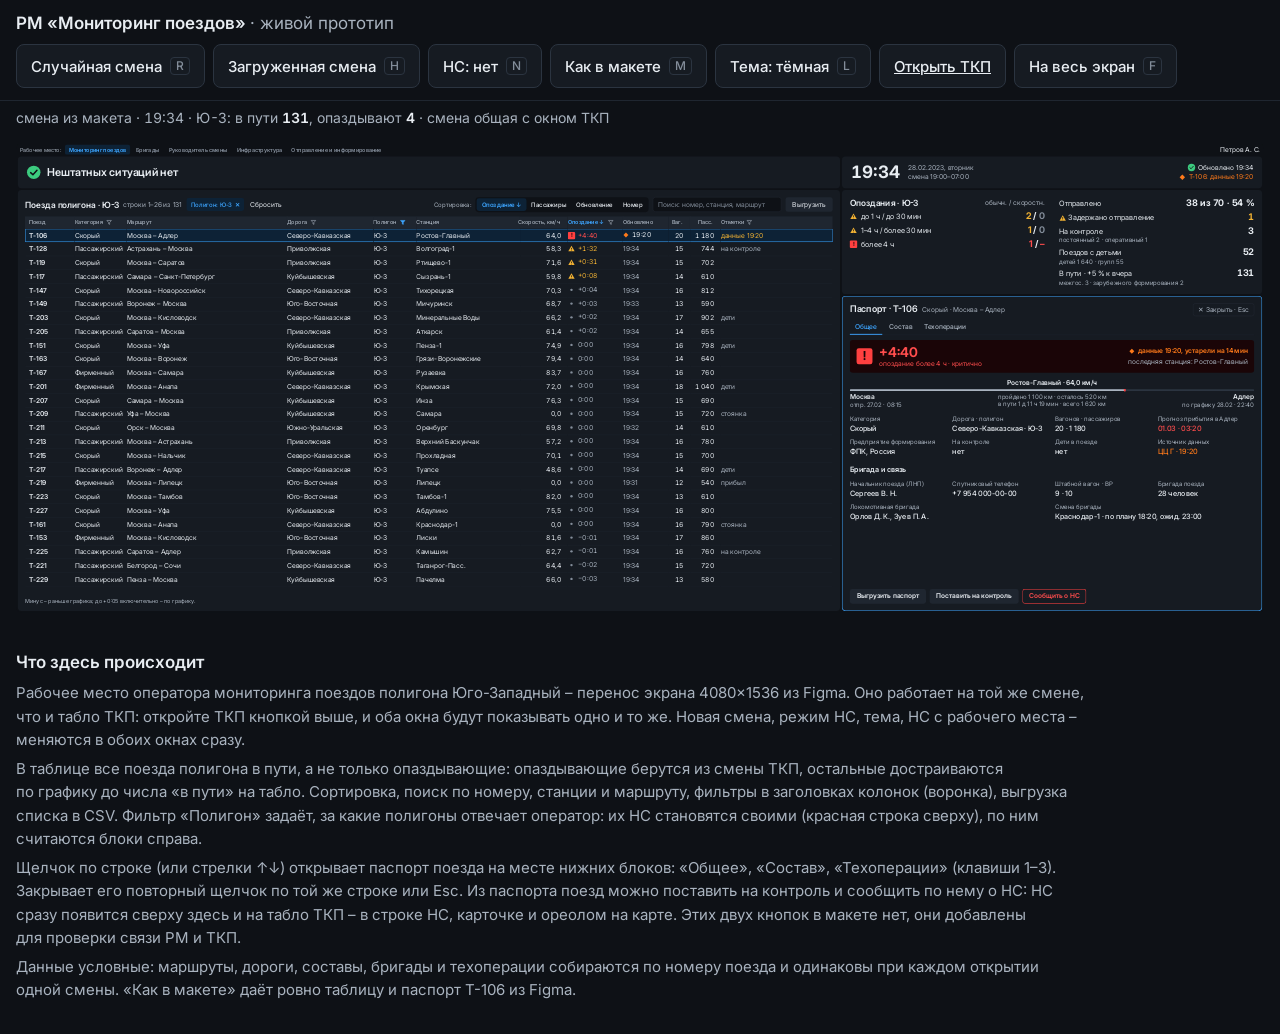
==== rm.html @ bfdc1b40 "Add files via upload" ====
<!doctype html>
<html lang="ru">
<head>
<meta charset="utf-8">
<meta name="viewport" content="width=device-width, initial-scale=1">
<title>РМ мониторинга поездов&nbsp;– живой прототип</title>
<meta name="description" content="Рабочее место «Мониторинг поездов полигона» ситуационного центра: таблица поездов, паспорт поезда, показатели полигона. Смена общая с табло ТКП.">
<link rel="preconnect" href="https://fonts.googleapis.com">
<link rel="preconnect" href="https://fonts.gstatic.com" crossorigin>
<link href="https://fonts.googleapis.com/css2?family=Inter:wght@400;500;600;700&amp;display=block" rel="stylesheet">
<link rel="stylesheet" href="css/board.css">
<link rel="stylesheet" href="css/rm.css">
<script>try{var t=new URLSearchParams(location.search).get("theme")||localStorage.getItem("tkp-theme");if(t==="light")document.documentElement.dataset.theme="light"}catch(e){}</script>
</head>
<body class="rm-page">
<header class="bar">
  <h1>РМ «Мониторинг поездов» <span>· живой прототип</span></h1>
  <div class="btns" role="group" aria-label="Управление сменой">
    <button class="btn" id="rand" type="button">Случайная смена <kbd>R</kbd></button>
    <button class="btn" id="heavy" type="button" aria-pressed="false">Загруженная смена <kbd>H</kbd></button>
    <button class="btn" id="ns" type="button" aria-pressed="false"><span id="ns-txt">НС: нет</span> <kbd>N</kbd></button>
    <button class="btn" id="sample" type="button">Как в&nbsp;макете <kbd>M</kbd></button>
    <button class="btn" id="theme" type="button" aria-pressed="false"><span id="theme-txt">Тема: тёмная</span> <kbd>L</kbd></button>
    <a class="btn" id="open-tkp" href="index.html" target="tkp">Открыть ТКП</a>
    <button class="btn" id="full" type="button">На&nbsp;весь экран <kbd>F</kbd></button>
  </div>
</header>
<p class="stat" id="stat" aria-live="polite">Загрузка…</p>
<main class="stage">
  <div class="board-wrap rm-wrap" id="wrap">
    <div class="rm" id="rm">
      <nav class="rm-top" aria-label="Рабочее место">
        <span class="rm-top-l">Рабочее место:</span>
        <a class="rm-tab on" data-role="trains" href="rm.html" aria-current="page">Мониторинг поездов</a>
        <a class="rm-tab" data-role="crews" href="rm.html?role=crews">Бригады</a>
        <a class="rm-tab" data-role="lead" href="rm.html?role=lead">Руководитель смены</a>
        <a class="rm-tab" data-role="infra" href="rm.html?role=infra">Инфраструктура</a>
        <a class="rm-tab" data-role="info" href="rm.html?role=info">Отправление и&nbsp;информирование</a>
        <span class="rm-user">Петров А.&nbsp;С.</span>
      </nav>
      <section class="p rm-alarm" id="alarm" aria-live="polite"></section>
      <section class="p rm-time" id="time" aria-label="Время и свежесть данных"></section>
      <section class="p rm-list" aria-labelledby="list-h">
        <div class="lh">
          <h2 id="list-h">Поезда полигона · <span id="list-poly">Ю-З</span></h2>
          <span class="sec" id="rows-info"></span>
          <span class="chips-f" id="chips"></span>
          <button type="button" class="link" id="reset">Сбросить</button>
          <span class="sort-l">Сортировка:</span>
          <div class="sort" role="group" aria-label="Сортировка" id="sort"></div>
          <input id="q" type="search" placeholder="Поиск: номер, станция, маршрут" aria-label="Поиск по номеру, станции, маршруту" autocomplete="off">
          <button type="button" class="pbtn" id="export">Выгрузить</button>
        </div>
        <div class="tbl" id="tbl" tabindex="-1">
          <table>
            <colgroup><col style="width:162px"><col style="width:170px"><col style="width:524px"><col style="width:283px"><col style="width:140px"><col style="width:339px"><col style="width:156px"><col style="width:180px"><col style="width:150px"><col style="width:70px"><col style="width:100px"><col style="width:366px"></colgroup>
            <thead id="th"></thead>
            <tbody id="tb"></tbody>
          </table>
        </div>
        <p class="note">Минус&nbsp;– раньше графика; до&nbsp;+0:05 включительно&nbsp;– по&nbsp;графику.</p>
      </section>
      <section class="p rm-late" id="late" aria-label="Опоздания и показатели полигона"></section>
      <div id="right"></div>
      <div class="fmenu" id="fmenu" hidden role="dialog" aria-label="Фильтр колонки"></div>
    </div>
  </div>
</main>
<section class="foot">
  <h2>Что здесь происходит</h2>
  <p>Рабочее место оператора мониторинга поездов полигона Юго-Западный&nbsp;– перенос экрана 4080×1536 из&nbsp;Figma. Оно работает на&nbsp;той&nbsp;же смене, что и&nbsp;табло ТКП: откройте ТКП кнопкой выше, и&nbsp;оба окна будут показывать одно и&nbsp;то&nbsp;же. Новая смена, режим НС, тема, НС с&nbsp;рабочего места&nbsp;– меняются в&nbsp;обоих окнах сразу.</p>
  <p>В&nbsp;таблице все поезда полигона в&nbsp;пути, а&nbsp;не&nbsp;только опаздывающие: опаздывающие берутся из&nbsp;смены ТКП, остальные достраиваются по&nbsp;графику до&nbsp;числа «в&nbsp;пути» на&nbsp;табло. Сортировка, поиск по&nbsp;номеру, станции и&nbsp;маршруту, фильтры в&nbsp;заголовках колонок (воронка), выгрузка списка в&nbsp;CSV. Фильтр «Полигон» задаёт, за&nbsp;какие полигоны отвечает оператор: их&nbsp;НС становятся своими (красная строка сверху), по&nbsp;ним считаются блоки справа.</p>
  <p>Щелчок по&nbsp;строке (или стрелки ↑↓) открывает паспорт поезда на&nbsp;месте нижних блоков: «Общее», «Состав», «Техоперации» (клавиши 1–3). Закрывает его повторный щелчок по&nbsp;той&nbsp;же строке или Esc. Из&nbsp;паспорта поезд можно поставить на&nbsp;контроль и&nbsp;сообщить по&nbsp;нему о&nbsp;НС: НС сразу появится сверху здесь и&nbsp;на&nbsp;табло ТКП&nbsp;– в&nbsp;строке НС, карточке и&nbsp;ореолом на&nbsp;карте. Этих двух кнопок в&nbsp;макете нет, они добавлены для&nbsp;проверки связи РМ и&nbsp;ТКП.</p>
  <p>Данные условные: маршруты, дороги, составы, бригады и&nbsp;техоперации собираются по&nbsp;номеру поезда и&nbsp;одинаковы при&nbsp;каждом открытии одной смены. «Как в&nbsp;макете» даёт ровно таблицу и&nbsp;паспорт Т-106 из&nbsp;Figma.</p>
</section>
<!-- обычные скрипты, а не модули: так страница открывается и двойным кликом (file:///). Собираются tools/build.py из js/*.js -->
<script src="data/data.js"></script>
<script src="js/rm-bundle.js"></script>
</body>
</html>
---- css/board.css ----
[hidden]{display:none!important}
:root{
  --bg:#0e1116; --panel:#161b22; --line:#1f2630; --line2:#2b3440;
  --text:#e8edf2; --sec:#a9b3bf; --mut:#838d9a;
  --amb:#f2b233; --red:#ff4d4d; --rbg:#1a0507; --green:#3ccb7f; --orange:#ff7a1a;
  /* значки (заливка и знак) отдельно от текста: в светлой теме текст темнее, чем заливка значка */
  --amb-mk:#f2b233; --red-mk:#ff4040; --green-mk:#3ccb7f; --orange-mk:#ff7a1a;
  --glyph-a:#0e1116; --glyph-r:#1a0507; --glyph-g:#0e1116; --on-amb:#0e1116;
  --ns-bg:#5a0f14; --pressed:#2a1013; --pressed-fg:#fff;
  --lbl-bg:rgba(14,17,22,.85); --lbl-ns-bg:rgba(26,5,7,.95);
  --ring:none; --ring-shadow:none;
  color-scheme:dark;
}
/* светлая тема – палитра светлых ТКП и РМ в Figma (контраст текста ≥ 4,5:1, значков ≥ 3:1) */
:root[data-theme="light"]{
  --bg:#f3f5f7; --panel:#ffffff; --line:#e4e8ed; --line2:#d3d9e0;
  --text:#14181e; --sec:#4a5562; --mut:#5c6672;
  --amb:#8a5600; --red:#c62828; --rbg:#fde7e7; --green:#15703f; --orange:#a84300;
  --amb-mk:#c48600; --red-mk:#d92d2d; --green-mk:#178a4c; --orange-mk:#c85000;
  --glyph-a:#fff; --glyph-r:#fff; --glyph-g:#fff; --on-amb:#fff;
  --ns-bg:#c62828; --pressed:#fde7e7; --pressed-fg:#14181e;
  --lbl-bg:rgba(243,245,247,.88); --lbl-ns-bg:rgba(253,231,231,.95);
  --ring:#fff; --ring-shadow:0 0 0 6px #fff;
  color-scheme:light;
}
*{box-sizing:border-box;margin:0}
html{background:var(--bg)}
body{background:var(--bg);color:var(--text);font-family:Inter,system-ui,sans-serif;-webkit-font-smoothing:antialiased}
::selection{background:var(--amb);color:var(--bg)}

/* ---------- обвязка демо ---------- */
.bar{display:flex;flex-wrap:wrap;gap:10px 16px;align-items:center;padding:12px 16px;border-bottom:1px solid var(--line)}
.bar h1{font-size:17px;font-weight:600;margin-right:auto;line-height:1.3}
.bar h1 span{color:var(--sec);font-weight:400}
.btns{display:flex;flex-wrap:wrap;gap:8px}
.btn{font:500 15px/1 Inter,system-ui,sans-serif;color:var(--text);background:var(--panel);border:1px solid var(--line2);
  border-radius:8px;padding:11px 14px;cursor:pointer;min-height:44px;display:inline-flex;gap:8px;align-items:center}
.btn:hover{border-color:var(--sec)}
.btn[aria-pressed="true"]{background:var(--pressed);border-color:var(--red);color:var(--pressed-fg)}
.btn kbd{font:inherit;font-size:12px;color:var(--mut);border:1px solid var(--line2);border-radius:4px;padding:2px 5px}
.btn:focus-visible,summary:focus-visible,textarea:focus-visible{outline:3px solid var(--amb);outline-offset:2px}
.add{display:flex;flex-wrap:wrap;gap:10px 12px;align-items:flex-end;padding:12px 16px 0}
.f{display:flex;flex-direction:column;gap:4px;font-size:13px;color:var(--sec)}
.f input{font:500 16px/1.2 Inter,system-ui,sans-serif;color:var(--text);background:var(--panel);border:1px solid var(--mut);
  border-radius:8px;padding:11px 12px;min-height:44px;caret-color:var(--amb)}
.f input::placeholder{color:var(--mut)}
.f input:focus-visible,.chk input:focus-visible{outline:3px solid var(--amb);outline-offset:1px}
.f-id input{width:100px} .f-st input{width:260px} .f-dl input{width:130px}
.f input[aria-invalid="true"]{border-color:var(--red)}
.chk{display:flex;align-items:center;gap:8px;min-height:44px;font-size:15px;color:var(--text);cursor:pointer}
.chk input{width:24px;height:24px;accent-color:var(--amb)}
.btn-acc{background:var(--amb);color:var(--on-amb);border-color:var(--amb);font-weight:600}
.btn-acc:hover{border-color:#fff}
.add-msg{flex-basis:100%;font-size:14px;color:var(--sec);min-height:20px}
.add-msg.bad{color:var(--red)} .add-msg b{color:var(--text);font-weight:600}
.chips{flex-basis:100%;display:flex;flex-wrap:wrap;gap:6px}
.chips:empty{display:none}
.chip{display:inline-flex;align-items:center;gap:6px;font-size:14px;background:var(--panel);border:1px solid var(--line2);border-radius:999px;padding:2px 4px 2px 12px}
.chip button{font:inherit;color:var(--sec);background:none;border:0;border-radius:999px;min-width:32px;min-height:32px;cursor:pointer}
.chip button:hover{color:var(--text);background:var(--line2)}
.chip button:focus-visible{outline:2px solid var(--amb)}
body.present .add{display:none}
@keyframes flash{0%,100%{outline-color:transparent}30%,70%{outline-color:var(--amb-mk)}}
.board .flash{outline:14px solid transparent;outline-offset:14px;border-radius:16px;animation:flash 1.2s ease-in-out 2}
@media (prefers-reduced-motion:reduce){.board .flash{animation:none;outline-color:var(--amb)}}
.stat{font-size:14px;color:var(--sec);padding:8px 16px 0;min-height:30px;font-variant-numeric:tabular-nums}
.stat b{color:var(--text);font-weight:600}
.stage{padding:12px 16px 16px}
.board-wrap{position:relative;width:100%;aspect-ratio:5400/2500;overflow:hidden;border-radius:6px;background:var(--bg)}
.foot{padding:0 16px 32px;max-width:1100px;color:var(--sec);font-size:15px;line-height:1.55}
.foot h2{font-size:17px;color:var(--text);font-weight:600;margin:20px 0 6px}
.foot p+p{margin-top:6px}
.foot code{font-size:13px;color:var(--text)}
details{margin-top:16px}
summary{cursor:pointer;color:var(--text);font-weight:600;font-size:16px;min-height:44px;display:flex;align-items:center}
textarea{width:100%;min-height:320px;background:var(--panel);color:var(--text);border:1px solid var(--line2);border-radius:8px;
  padding:12px;font:13px/1.45 ui-monospace,Consolas,monospace;caret-color:var(--amb);border-color:var(--mut)}
.err{color:var(--red);margin-top:8px}
body.present .bar,body.present .stat,body.present .foot{display:none}
body.present .stage{padding:0}
body.present .board-wrap{border-radius:0}

/* ---------- табло 5400×2500 (координаты – px табло, как в Figma) ---------- */
.board{position:absolute;left:0;top:0;width:5400px;height:2500px;transform-origin:0 0;background:var(--bg);
  white-space:nowrap}
.board p{margin:0}
.z{position:absolute;background:var(--panel);border-radius:20px;overflow:hidden}
.row{display:flex;align-items:center}
.mk{flex:none;display:block}
.mk-r{display:inline-flex;align-items:center;justify-content:center;background:var(--red-mk);color:var(--glyph-r);font-weight:700;line-height:1}
.mk .b-a{fill:var(--amb-mk)} .mk .g-a{fill:var(--glyph-a)} .mk .b-g{fill:var(--green-mk)} .mk .g-g{stroke:var(--glyph-g)} .mk .b-o{fill:var(--orange-mk)}
svg.mk{overflow:visible}
/* светлая тема: значки на карте – с белой обводкой, иначе жёлтый к заливке полигона ниже 3:1 */
.map-mk .b-a{stroke:var(--ring);stroke-width:7;stroke-linejoin:round;paint-order:stroke}
span.map-mk.mk-r{box-shadow:var(--ring-shadow)}
:root[data-theme="light"] .z2-ns .mk-r{background:#fff;color:var(--ns-bg)}
#theme[aria-pressed="true"]{background:var(--panel);border-color:var(--line2);color:var(--text)}
.amb{color:var(--amb)} .red{color:var(--red)} .sec{color:var(--sec)} .mut{color:var(--mut)} .sb{font-weight:600}

.z1{left:3240px;top:0;width:2160px;height:238px;background:var(--line);border-radius:0}
/* как в Figma (Z1 В/Г): «Обновлено» прижато к правому краю (поле 28) и стоит по верхней строке даты */
.z1-in{position:absolute;left:82px;right:28px;top:28px;display:flex;gap:60px;align-items:center}
.z1-time{font-size:120px;font-weight:700;line-height:144px}
.z1-date{font-size:76px;font-weight:500;line-height:91px;color:var(--sec)}
.z1-fresh{margin-left:auto;align-self:flex-start;display:flex;flex-direction:column;align-items:flex-end;font-size:76px;font-weight:500;line-height:91px}
.z1-fresh .row{gap:14px}
.stale{color:var(--orange)}

.z2{left:856px;top:12px;width:2360px;height:112px;z-index:2}
.z2-ok{position:absolute;left:40px;top:11px;gap:18px;font-size:75px;font-weight:600;line-height:90px}
.z2-ns{height:300px;background:var(--ns-bg);box-shadow:inset 0 0 0 8px var(--red-mk);color:#fff}
.z2-ns>.mk-r{position:absolute;left:56px;top:70px}
.ns-title,.ns-min{position:absolute;top:21px;font-size:96px;font-weight:700;line-height:110px}
.ns-sub,.ns-min-sub{position:absolute;top:167px;font-size:75px;line-height:86px}
.ns-title,.ns-sub{left:256px}
.ns-min,.ns-min-sub{right:120px;text-align:right}

.z3{left:3240px;top:262px;width:1304px;height:370px;padding:5px 44px}
.z3-row{display:flex;justify-content:space-between;align-items:center;font-size:75px;line-height:90px}
.z3-row .row{gap:16px}
.z3-head{color:var(--sec)} .z3-head p:first-child{font-weight:500}
.z3-num{font-size:80px;line-height:90px} .z3-num b{font-weight:600} .z3-num .sep{color:var(--sec)}

.z4{left:856px;top:148px;width:2360px;height:1410px}
.map-base,.map-svg{position:absolute;left:0;top:0;width:2360px;height:1410px}
.map-mk{position:absolute}
.lbl{position:absolute;height:180px;padding:4px 16px;background:var(--lbl-bg);border-radius:12px;display:flex;flex-direction:column;
  justify-content:center;font-size:75px;font-weight:600;line-height:1.15;overflow:hidden}
.lbl-ns{width:390px;height:100px;flex-direction:row;align-items:center;gap:22px;background:var(--lbl-ns-bg);box-shadow:inset 0 0 0 5px var(--red-mk)}

.z5{left:3240px;top:656px;width:1304px;height:906px;padding:2px 44px;font-size:73px;line-height:88px}
.z5 hr{border:0;height:3px;background:var(--line2);margin:0}
.z5 .kv{display:flex;justify-content:space-between;align-items:baseline;padding-top:4px;color:var(--sec)}
.z5 .kv .row{gap:14px}
.z5 .kv b{font-size:90px;line-height:100px;font-weight:600;color:var(--text)}
.z5 .kv b.amb{color:var(--amb)}
.z5 .sub{color:var(--sec)}
.z5 .sub:last-child{padding-bottom:4px}
.z5-ns{padding:74px 44px;box-shadow:inset 0 0 0 8px var(--red-mk);color:var(--text);display:flex;flex-direction:column;gap:14px}
.z5-ns hr{background:var(--line);margin:20px 0}
.z5-ns .log{display:flex;gap:20px} .z5-ns .log .t{width:200px;color:var(--sec);font-weight:500}
.z5-ns .log.next{font-weight:600} .z5-ns .log.next .t{color:var(--amb);font-weight:600}

.z6{top:1582px;width:718px;height:906px;padding:12px 20px}
.z6-name{font-size:73px;font-weight:600;line-height:87px}
.z6 .st{gap:12px;font-size:73px;font-weight:500;line-height:87px}
.z6-tr{font-size:57px;line-height:68px;color:var(--sec)}
.z6 hr{border:0;height:3px;background:var(--line);margin:14px 0 10px}
.t-row{display:flex;gap:12px;font-size:57px;line-height:68px;overflow:hidden}
.t-row b{font-weight:600;flex:none}
.t-row span{min-width:0;overflow:hidden;text-overflow:ellipsis}

.z7,.z8{background:none;display:flex;flex-direction:column;gap:24px;width:820px;border-radius:0;overflow:hidden}
.z7{left:12px;top:12px;height:2126px} .z8{left:4568px;top:262px;height:1876px}
.card{background:var(--panel);border-radius:20px;padding:28px 20px 32px 28px;font-size:76px;line-height:91px;white-space:normal}
.card .name{font-weight:600}
.card .ev{display:flex;gap:14px;align-items:flex-start;color:var(--amb);font-weight:500}
.card .ev .mk{margin-top:16px}
.card .ev.red{color:var(--red)}
.mk-q{background:var(--amb-mk);color:var(--glyph-a)}

/* несколько НС */
.z2-multi{padding:12px 44px}
.ns-row{display:flex;align-items:center;gap:24px;height:92px}
.ns-txt{flex:1;min-width:0;font-size:75px;line-height:90px;overflow:hidden;text-overflow:ellipsis}
.ns-txt b{font-weight:700}
.ns-t{font-size:75px;font-weight:700;line-height:90px}
.z5-multi{padding:20px 44px}
.ns-head{display:flex;justify-content:space-between;font-weight:700}

/* группа поездов на карте: плашка с числом (красные + жёлтые) */
.grp{height:72.8px;border-radius:14px;background:var(--bg);box-shadow:inset 0 0 0 6px var(--amb-mk);display:flex;align-items:center;
  justify-content:center;gap:2px;font-size:52px;font-weight:700;line-height:1}
.grp-r{box-shadow:inset 0 0 0 6px var(--red-mk)}
.grp i{font-style:normal;color:var(--sec);font-weight:600}
---- css/rm.css ----
/* РМ «Мониторинг поездов» 4080×1536: координаты – px экрана, как в Figma (187:4071). Токены цвета – из board.css */
:root{--blue:#3da5ff; --selbg:#0d2236; --chipbg:#0d2236; --ambbg:#2a1f08}
:root[data-theme="light"]{--blue:#1a5fb4; --selbg:#e3eefb; --chipbg:#e3eefb; --ambbg:#fdf3dc}

.rm-wrap{aspect-ratio:4080/1536}
.rm{position:absolute;left:0;top:0;width:4080px;height:1536px;transform-origin:0 0;background:var(--bg);color:var(--text);
  font-size:22px;line-height:1.25;white-space:nowrap}
/* цифры одной ширины только в числах: у Inter «tnum» раздвигает и дефис («Ю - З») */
.rm td.r,.rm .num,.rm td .c,.rm-late b,.rm-time .tm{font-variant-numeric:tabular-nums}
.rm p,.rm h2,.rm h3{margin:0;font:inherit}
.rm .p{position:absolute;background:var(--panel);border-radius:12px;overflow:hidden}
.rm .sec{color:var(--sec)} .rm .mut{color:var(--mut)}
.rm .amb{color:var(--amb)} .rm .red{color:var(--red)} .rm .org{color:var(--orange)} .rm .grn{color:var(--green)} .rm .blue{color:var(--blue)}
.rm .mk{flex:none;display:inline-block;vertical-align:middle}
.rm .mk-r{display:inline-flex;align-items:center;justify-content:center;background:var(--red-mk);color:var(--glyph-r);font-weight:700;line-height:1}
.rm .mk-q{background:var(--amb-mk);color:var(--glyph-a)}
.rm .mk-n{fill:var(--mut)}
.rm button,.rm input,.rm select{font:inherit;color:inherit}
.rm :focus-visible{outline:3px solid var(--amb);outline-offset:2px}

/* шапка: роль и пользователь */
.rm-top{position:absolute;left:0;top:0;width:4080px;height:44px;display:flex;align-items:center;gap:6px;padding:0 12px;font-size:18px;color:var(--sec)}
.rm-top-l{margin-right:6px}
.rm-tab{padding:5px 12px;border-radius:6px;font-weight:600;color:var(--mut)}
.rm-tab.on{background:var(--chipbg);color:var(--blue)}
.rm-user{margin-left:auto;font-size:22px;color:var(--text)}

/* тревоги и НС */
.rm-alarm{left:6px;top:44px;width:2688px;height:104px;display:flex;align-items:center;gap:20px;padding:0 30px}
.rm-alarm .ok{font-size:36px;font-weight:600}
.rm-alarm.ns{background:var(--ns-bg);box-shadow:inset 0 0 0 4px var(--red-mk);color:#fff}
.rm-alarm.ns .t{font-size:36px;font-weight:600;flex:1;min-width:0;overflow:hidden;text-overflow:ellipsis}
.rm-alarm.ns .t span{font-weight:400}
.rm-alarm.ns .m{font-size:40px;font-weight:700}
.rm-alarm.ns .o{font-size:22px;opacity:.9}
:root[data-theme="light"] .rm-alarm.ns .mk-r{background:#fff;color:var(--ns-bg)}
.rm-alarm .other{font-size:22px;color:var(--sec);margin-left:auto}

/* время и данные */
.rm-time{left:2700px;top:44px;width:1374px;height:104px;display:flex;align-items:center;gap:28px;padding:0 30px}
.rm-time .tm{font-size:56px;font-weight:700}
.rm-time .dt{color:var(--sec);line-height:1.3}
.rm-time .fr{margin-left:auto;display:flex;flex-direction:column;align-items:flex-end;gap:4px}
.rm-time .fr p{display:flex;align-items:center;gap:10px}

/* поезда полигона */
.rm-list{left:6px;top:154px;width:2688px;height:1376px;padding:22px 24px}
.lh{display:flex;align-items:center;gap:14px;height:50px}
.lh h2{font-size:28px;font-weight:600}
.fchip{display:inline-flex;align-items:center;background:var(--chipbg);color:var(--blue);border-radius:8px;font-weight:500;padding-left:14px;height:42px}
.fchip select{background:transparent;border:0;color:var(--blue);font-weight:500;padding:0 4px;cursor:pointer;appearance:none}
.fchip select option{color:var(--text);background:var(--panel)}
.fchip button{background:none;border:0;color:var(--blue);font-size:26px;width:40px;height:42px;cursor:pointer}
.link{background:none;border:0;color:var(--blue);font-weight:500;cursor:pointer;padding:6px}
.sort-l{margin-left:auto;font-size:20px;color:var(--sec)}
.sort{display:flex;background:var(--bg);border-radius:10px;padding:4px}
.sort button{background:none;border:0;border-radius:8px;font-size:20px;font-weight:500;padding:8px 16px;cursor:pointer}
.sort button[aria-pressed="true"]{color:var(--blue);font-weight:600;background:var(--chipbg)}
#q{width:420px;height:48px;border-radius:8px;border:1px solid var(--line2);background:var(--bg);padding:0 16px}
#q::placeholder{color:var(--mut)}
.pbtn{background:var(--line);border:0;border-radius:8px;height:48px;padding:0 22px;cursor:pointer}
.pbtn:hover,.fchip button:hover,.sort button:hover{filter:brightness(1.15)}
.tbl{margin-top:14px;height:1210px;overflow:auto;scrollbar-width:thin;scrollbar-color:var(--line2) transparent}
.rm table{border-collapse:separate;border-spacing:0;table-layout:fixed;width:100%}
.rm th{position:sticky;top:0;z-index:1;background:var(--line);height:40px;font-size:18px;font-weight:500;color:var(--sec);text-align:left;padding:0 12px 0 0}
.rm th:first-child,.rm td:first-child{padding-left:12px}
.rm th.r,.rm td.r{text-align:right;padding-right:22px}
.rm th.blue{color:var(--blue)}
.rm td{height:45px;border-bottom:1px solid var(--line);padding:0 6px 0 0;overflow:hidden;text-overflow:ellipsis}
.rm tbody tr{cursor:pointer}
.rm tbody tr:hover td{background:color-mix(in srgb,var(--line) 55%,transparent)}
.rm tr.sel td{background:var(--selbg)!important;box-shadow:inset 0 2px var(--blue),inset 0 -2px var(--blue)}
.rm tr.sel td:first-child{box-shadow:inset 2px 2px var(--blue),inset 0 -2px var(--blue)}
.rm tr.sel td:last-child{box-shadow:inset -2px 2px var(--blue),inset 0 -2px var(--blue)}
.rm td .c{display:inline-flex;align-items:center;gap:10px}
.rm td b{font-weight:600}
.rm .note{position:absolute;left:24px;bottom:22px;font-size:18px;color:var(--sec)}
.rm .empty{padding:40px 12px;color:var(--sec);white-space:normal}

/* блоки справа */
.rm .bh{display:flex;align-items:baseline;gap:14px;margin-bottom:12px}
.rm .bh h2{font-size:28px;font-weight:600}
.rm-late{left:2700px;top:154px;width:1374px;height:340px;padding:22px 26px;display:grid;grid-template-columns:1fr 1fr;column-gap:46px}
.rm-late .k{display:flex;align-items:center;gap:12px;font-size:24px;height:46px}
.rm-late .k .v{margin-left:auto;font-size:30px;font-weight:700}
.rm-late .k.h{font-size:22px;color:var(--sec);height:40px;justify-content:space-between}
.rm-late .k.h h2{font-size:28px;font-weight:600;color:var(--text)}
.rm-late .s{display:flex;justify-content:space-between;align-items:baseline;font-size:24px;min-height:40px}
.rm-late .s b{font-size:30px;font-weight:700}
.rm-late .s small{display:block;font-size:20px;color:var(--sec);margin-top:2px}
.rm-late .s+.s{margin-top:6px}
.rm-blk{position:absolute;left:2700px;width:1374px;padding:22px 36px}
.rm-blk table th{background:var(--line);height:36px;position:static}
.rm-blk td{height:42px}
.rm-infra{top:500px;height:230px} .rm-dep{top:736px;height:380px} .rm-city{top:1122px;height:408px}
.rm-infra .foot-ok{display:flex;align-items:center;gap:10px;margin-top:10px;font-size:20px;color:var(--sec)}

/* паспорт поезда: на месте отправлений и городов */
.pass{position:absolute;left:2700px;top:500px;width:1374px;height:1030px;background:var(--panel);border-radius:12px;box-shadow:inset 0 0 0 2px var(--blue);
  padding:24px 26px;display:flex;flex-direction:column;white-space:normal}
.pass .ph{display:flex;align-items:baseline;gap:16px}
.pass .ph h2{font-size:30px;font-weight:600}
.pass .close{margin-left:auto;align-self:center;background:none;border:1px solid var(--line2);border-radius:8px;height:42px;padding:0 16px;cursor:pointer;color:var(--sec)}
.pass .close:hover{color:var(--text);border-color:var(--sec)}
.tabs{display:flex;gap:6px;border-bottom:1px solid var(--line);margin-top:10px}
.tabs button{background:none;border:0;border-bottom:3px solid transparent;padding:10px 16px;font-size:22px;color:var(--sec);cursor:pointer;font-weight:500}
.tabs button[aria-selected="true"]{color:var(--blue);border-color:var(--blue)}
.pb{flex:1;min-height:0;overflow:auto;padding-top:16px;scrollbar-width:thin}
.big{display:flex;align-items:center;gap:22px;border-radius:10px;padding:16px 22px;background:var(--line)}
.big.red{background:var(--rbg)} .big.amb{background:var(--ambbg)}
.big .d{font-size:44px;font-weight:700;line-height:1.1}
.big .r2{margin-left:auto;text-align:right;display:flex;flex-direction:column;gap:6px;align-items:flex-end}
.big .r2 p{display:flex;align-items:center;gap:10px}
.prog{margin-top:18px}
.prog .now{text-align:center;font-weight:600}
.bar2{height:6px;border-radius:3px;background:var(--line2);margin:8px 0 6px;position:relative}
.bar2 i{position:absolute;left:0;top:0;bottom:0;border-radius:3px;background:var(--sec)}
.bar2 i::after{content:"";position:absolute;right:-3px;top:-1px;width:6px;height:8px;border-radius:2px;background:var(--red-mk)}
.bar2.ok i::after{background:var(--green-mk)} .bar2.amb i::after{background:var(--amb-mk)}
.ends{display:grid;grid-template-columns:1fr auto 1fr;gap:12px;font-size:20px}
.ends b{font-size:22px;font-weight:600;color:var(--text);display:block}
.ends .c{text-align:center;color:var(--sec)} .ends .e{text-align:right}
.kv{display:grid;grid-template-columns:repeat(4,1fr);gap:16px 20px;margin-top:22px}
.kv p{font-size:20px;color:var(--sec)}
.kv p+p{font-size:24px;color:var(--text);margin-top:4px;font-weight:500}
.kv .w2{grid-column:span 2}
.pass .h3{font-size:24px;font-weight:600;margin-top:26px}
.pact{display:flex;gap:12px;margin-top:22px}
.pact .pbtn{font-weight:600}
.pact .pbtn.ns{background:transparent;box-shadow:inset 0 0 0 2px var(--red-mk);color:var(--red)}
.pact .pbtn.ns.on{background:var(--rbg)}
.cs{font-size:20px;color:var(--sec)}
.strip{display:grid;grid-auto-flow:column;grid-auto-columns:1fr;gap:6px;margin:14px 0}
.strip span{background:var(--line);border-radius:6px;text-align:center;padding:6px 0;font-size:22px;font-weight:600;line-height:1.1}
.strip small{display:block;font-size:15px;color:var(--sec);font-weight:400}
.pass table td{height:31px;font-size:20px}
.pass table th{position:static;height:32px;font-size:17px}
.pass tr.sum td{background:var(--line);font-weight:700}
.kpis{display:grid;grid-template-columns:repeat(4,1fr);gap:12px}
.kpis div{background:var(--line);border-radius:8px;padding:12px 16px}
.kpis b{display:block;font-size:30px;font-weight:700}
.kpis span{font-size:20px;color:var(--sec)}
.ops{margin-top:12px}
.ops td{height:40px!important}
.ops td.ck{text-align:center}
.ops th.ck{text-align:center}
.ops tbody tr.cur td{background:var(--selbg)}
.opcard{background:var(--line);border-radius:10px;padding:16px 18px;margin-top:14px}
.opcard .g{display:grid;grid-template-columns:repeat(4,1fr);gap:12px;margin:10px 0}
.opcard .g p{font-size:18px;color:var(--sec)} .opcard .g p+p{font-size:24px;font-weight:600;color:var(--text)}
.opcard .g p.red+p,.opcard .g .rv{color:var(--red)}

/* обвязка страницы */
.rm-page .foot{max-width:1100px}
body.present .rm-wrap{border-radius:0}
/* правки по снимку: цветной текст в паспорте сильнее общих правил «p+p»; последние колонки не обрезать */
.rm .kv p.red,.rm .opcard .g p.red{color:var(--red)} .rm .kv p.amb,.rm .opcard .g p.amb{color:var(--amb)} .rm .kv p.org{color:var(--orange)}
.rm-blk td:last-child,.ops td:last-child{overflow:visible}
.pass .pact{margin-top:14px;flex:none}
/* вагон с НС в составе: красная рамка на тёмно-красном (белый знак на красном #ff4040 дал бы < 4,5:1) */
.strip span.ns{background:var(--rbg);box-shadow:inset 0 0 0 3px var(--red-mk);color:var(--red)}
.strip span.ns small{color:var(--red)}
.pass tr.ns td{background:var(--rbg);color:var(--red)}
.pass tr.ns td.sec,.pass tr.ns td.mut{color:var(--red)}
/* фильтры в заголовках таблицы (в макете – значок воронки у «Категория», «Дорога», «Отметки», синий у включённого «Полигон») */
.thf{display:inline-flex;align-items:center;gap:6px;background:none;border:0;padding:4px 6px 4px 0;font:inherit;color:inherit;cursor:pointer;border-radius:6px}
.thf svg{color:var(--sec)}
.thf:hover,.thf.open,.thf:hover svg,.thf.open svg{color:var(--text)}
.thf.on,.thf.on svg{color:var(--blue)}
.thf.on svg path{fill:currentColor}
.chips-f{display:flex;gap:10px}
.chips-f:empty{display:none}
.fchip{padding-right:0}
.fchip .fl{background:none;border:0;color:var(--blue);font-weight:500;cursor:pointer;max-width:520px;overflow:hidden;text-overflow:ellipsis;padding:0}
.fmenu{position:absolute;z-index:5;width:400px;background:var(--panel);border:1px solid var(--line2);border-radius:10px;
  box-shadow:0 12px 40px rgba(0,0,0,.45);padding:12px 0 8px;font-size:22px}
.fmenu[hidden]{display:none}
.fm-h{display:flex;align-items:center;gap:10px;padding:0 12px 8px 18px;border-bottom:1px solid var(--line)}
.fm-h b{font-weight:600;margin-right:auto}
.fm-x{background:none;border:0;color:var(--sec);font-size:28px;width:40px;height:40px;cursor:pointer;border-radius:6px}
.fm-x:hover{color:var(--text);background:var(--line)}
.fmenu ul{list-style:none;margin:0;padding:6px 0;max-height:640px;overflow:auto}
.fmenu li{display:flex;align-items:center;padding:0 12px 0 18px}
.fmenu li:hover{background:var(--line)}
.fmenu label{flex:1;display:flex;align-items:center;gap:12px;height:46px;cursor:pointer;min-width:0}
.fmenu input{width:22px;height:22px;accent-color:var(--blue);flex:none}
.fmenu .n{margin-left:auto;color:var(--sec);font-size:20px}
.fmenu .only{visibility:hidden;background:none;border:0;color:var(--blue);font-size:18px;cursor:pointer;padding:6px 0 6px 12px}
.fmenu li:hover .only,.fmenu .only:focus-visible{visibility:visible}
.chips-f,.chips-f .fchip{flex:none}
.lh{min-width:0}
.fchip>*{flex:none}
.fchip .fl{width:auto;font-size:22px;height:42px}
/* ярлыки фильтров ужимаются с многоточием, чтобы поиск и «Выгрузить» оставались в строке */
.chips-f{flex:0 1 auto;min-width:0;overflow:hidden}
.chips-f .fchip{flex:0 1 auto;min-width:130px}
.fchip .fl{flex:0 1 auto;min-width:0;max-width:none;white-space:nowrap}
#q,.sort,.pbtn,#reset{flex:none}
.lh.many .sort-l{display:none}
.lh.many .sort{margin-left:auto}
.lh.many #q{width:340px}
.fchip .fl{font-size:20px}
.lh.many{gap:12px}
.lh.many #q{width:300px}
.lh.many .sort button{padding:8px 12px}
.lh.many .chips-f{gap:8px}
.lh.many .fchip button:not(.fl){width:32px}
/* отправления листаются внутри блока, шапка таблицы остаётся */
.dep-scroll{height:276px;overflow:auto;scrollbar-width:thin;scrollbar-color:var(--line2) transparent}
.dep-scroll th{position:sticky;top:0;z-index:1}
.dep-scroll:focus-visible{outline:3px solid var(--amb);outline-offset:2px}
.rm-blk .dep-scroll th{position:sticky;top:0;z-index:1}
/* отправления: сортировка по щелчку на заголовок, воронка – фильтр */
.ths{display:inline-flex;align-items:center;gap:2px}
.sortb{background:none;border:0;padding:4px 4px 4px 0;font:inherit;color:inherit;cursor:pointer;border-radius:6px;white-space:nowrap}
.sortb:hover{color:var(--text)}
.sortb.on{color:var(--blue);font-weight:600}
.thf-i{padding:4px}
.rm-dep .bh .link{margin-left:auto;font-size:20px;padding:0}
.rm-dep .empty{padding:20px 0}

/* ---------- РМ «Бригады» (191:4347) ---------- */
a.rm-tab{text-decoration:none} a.rm-tab:not(.on):hover{color:var(--text)}
.rm-top span.rm-tab{cursor:default}
.rm td small.pl{font-size:18px;color:var(--mut);margin-left:6px}
.rm.crews .rm-late{display:block;height:300px;padding:20px 30px}
.rm.crews .rm-late .s{min-height:40px;align-items:center}
.rm.crews .rm-late .s+.s{margin-top:2px}
.rm.crews .rm-late .s b{font-size:28px}
.rm.crews .rm-late .s .c{display:flex;align-items:center;gap:10px}
.crew-card{left:2700px;top:460px;width:1374px;height:500px;padding:22px 30px;box-shadow:inset 0 0 0 2px var(--blue)}
.crew-card.none{box-shadow:none}
.crew-card .hint{font-size:22px;margin-top:8px}
.crew-card .cw{display:flex;align-items:center;gap:16px;border-radius:10px;padding:12px 18px;background:var(--line);font-size:22px;line-height:1.3}
.crew-card .cw.amb{background:var(--ambbg);color:var(--amb)}
.crew-card .cw .mk{flex:none}
.ckv{margin:10px 0 0}
.ckv div{display:flex;justify-content:space-between;align-items:baseline;gap:20px;height:37px;padding-top:6px;border-bottom:1px solid var(--line)}
.ckv div:last-child{border-bottom:0}
.ckv dt{font-size:22px;color:var(--sec)} .ckv dd{font-size:24px;font-weight:500;margin:0;font-variant-numeric:tabular-nums}
.ckv dd.amb{color:var(--amb)}
.rm-chg{top:966px;height:564px}
.rm-chg .dep-scroll{height:452px}
.rm-chg tbody tr{cursor:pointer}

.crew-card .cw p{white-space:normal;min-width:0}
.rm th .ths{max-width:100%} .rm th.r .ths{justify-content:flex-end;width:100%}

/* ---------- РМ «Руководитель смены» (146:2013, НС 156:2239) ---------- */
.rm.lead .rm-list{display:none}
.rm.lead .rm-late{top:880px}
.rm.lead .rm-dep{top:154px;height:720px}
.rm.lead .rm-dep .dep-scroll{height:612px}
.pbtn.sm{height:40px;padding:0 16px;font-size:18px;margin-left:auto}
a.pbtn{display:inline-flex;align-items:center;text-decoration:none;color:var(--text)}
.pbtn.ghost{background:none;border:1px solid var(--line2);color:var(--sec)}
.pbtn.pri{background:var(--blue);color:var(--bg);font-weight:600}
.lead-net{left:6px;top:154px;width:2688px;height:720px;padding:16px 20px}
.lead-roads{left:6px;top:880px;width:2688px;height:650px;padding:16px 20px}
.rm.lead-ns .lead-net{width:1560px;height:680px}
.rm.lead-ns .lead-roads{top:840px;width:1560px;height:690px}
.net-cols,.rd-cols{display:grid;grid-template-columns:repeat(5,minmax(0,1fr));gap:0 8px}
.net-h{background:var(--line);border-radius:8px;padding:8px 12px;margin-bottom:6px}
.net-h .nm{display:flex;align-items:center;gap:12px;flex-wrap:wrap}
.net-h .pn{font-size:28px;font-weight:700}
.net-h .st{display:inline-flex;align-items:center;gap:6px;font-size:20px;font-weight:600}
.net-h small{display:block;font-size:17px;color:var(--sec);margin-top:2px}
.rm.lead-ns .net-h .pn{font-size:24px} .rm.lead-ns .net-h .st{flex-basis:100%;font-size:17px}
.nt{display:grid;grid-template-columns:118px 92px minmax(0,1fr);align-items:center;height:33px;padding:0 8px;font-size:21px;border-bottom:1px solid var(--line);color:inherit;text-decoration:none}
.nt span{font-size:18px;overflow:hidden;text-overflow:ellipsis;white-space:nowrap}
a.nt:hover{background:var(--line)}
.rm.lead-ns .nt{grid-template-columns:72px 76px minmax(0,1fr);font-size:18px;padding:0 4px;height:31px} .rm.lead-ns .nt span{font-size:16px}
.rd-cols{gap:0 30px}
.rh{display:flex;justify-content:space-between;font-size:22px;padding:0 8px 8px} .rh b{font-weight:600}
.rd{padding:8px 8px 6px} .rd p{display:flex;justify-content:space-between;align-items:baseline;gap:8px;font-size:20px} .rd p b{font-size:24px;font-weight:600}
.rd p span{overflow:hidden;text-overflow:ellipsis;white-space:nowrap}
.rd i,.pax-t i{display:block;height:6px;border-radius:3px;background:var(--line2);margin-top:6px;position:relative}
.rd i::after,.pax-t i::after{content:"";position:absolute;left:0;top:0;bottom:0;width:var(--w);background:var(--blue);border-radius:3px}
.rm.lead-ns .rd-cols{gap:0 14px} .rm.lead-ns .rh{font-size:19px} .rm.lead-ns .rd{padding:4px 4px 4px} .rm.lead-ns .rd p{font-size:16px} .rm.lead-ns .rd p b{font-size:19px}
.lead-pax{left:2700px;top:1226px;width:1374px;height:304px;padding:18px 24px}
.pax-t{display:grid;grid-template-columns:repeat(5,minmax(0,1fr));gap:8px}
.pax-t div{background:var(--line);border-radius:8px;padding:10px 14px;height:162px}
.pax-t p{font-size:18px;color:var(--sec)} .pax-t b{display:block;font-size:32px;font-weight:700;margin-top:4px;font-variant-numeric:tabular-nums}
.pax-t small{display:block;font-size:16px;color:var(--sec);margin-top:6px}
.lead-nsc{left:1572px;top:154px;width:1122px;height:1376px;padding:18px 26px;box-shadow:inset 0 0 0 2px var(--red)}
.nsc-h{display:flex;align-items:center;gap:12px} .nsc-h b{font-size:28px;font-weight:600;color:var(--red)}
.chip-r{background:var(--red);color:var(--rbg);font-size:17px;font-weight:600;border-radius:4px;padding:2px 8px}
.lead-nsc h3{font-size:28px;font-weight:700;margin-top:14px}
.lead-nsc .st{display:flex;align-items:center;gap:10px;background:var(--line);border-radius:8px;padding:8px 14px;font-size:21px;margin-top:14px}
.lead-nsc .ds{font-size:22px;line-height:1.35;margin-top:14px;white-space:normal}
.lead-nsc .h4{font-size:22px;font-weight:600;color:var(--sec);margin-top:20px}
.g3{display:grid;grid-template-columns:repeat(3,minmax(0,1fr));gap:6px;margin-top:10px}
.g3 div{background:var(--line);border-radius:6px;padding:6px 12px}
.rm .g3 p{font-size:16px;color:var(--sec)} .rm .g3 p+p{font-size:24px;font-weight:600;color:var(--text);overflow:hidden;text-overflow:ellipsis;white-space:nowrap}
.rm .g3 p+p.red{color:var(--red)} .rm .g3 p+p.amb{color:var(--amb)}
.sk{margin:8px 0 0} .sk div{display:grid;grid-template-columns:252px minmax(0,1fr);align-items:baseline;padding:9px 0;border-bottom:1px solid var(--line)}
.sk dt{font-size:20px;color:var(--sec)} .sk dd{margin:0;font-size:21px;font-weight:500} .sk dd.red{color:var(--red)}
.lead-nsc .log{margin-top:6px} .lead-nsc .log p{display:grid;grid-template-columns:78px minmax(0,1fr);font-size:21px;padding:8px 0;white-space:normal} .lead-nsc .log b{font-weight:600}
.nx{border:2px solid var(--amb);background:var(--ambbg);border-radius:8px;padding:10px 16px;margin-top:14px}
.nx p:first-child{display:flex;align-items:center;gap:8px;color:var(--amb);font-weight:600;font-size:21px} .nx p+p{font-size:24px;font-weight:600;margin-top:4px;white-space:normal}
.lead-nsc .act{display:flex;gap:12px;margin-top:18px}
.lead-car{left:2700px;top:154px;width:1374px;height:720px;padding:18px 26px;box-shadow:inset 0 0 0 2px var(--red)}
.lead-car .ph{display:flex;align-items:center;gap:14px} .lead-car .ph h2{font-size:30px;font-weight:600}
.lead-car .sub{font-size:22px;margin-top:6px}
.kt{display:grid;grid-template-columns:repeat(3,minmax(0,1fr));gap:8px;margin-top:12px}
.kt div{background:var(--line);border-radius:8px;padding:8px 16px;height:88px}
.rm .kt p{font-size:18px;color:var(--sec)} .kt b{display:block;font-size:36px;font-weight:700;line-height:1.2} .kt b.s{font-size:24px;margin-top:6px}
.kt b.red{color:var(--red)} .kt b.amb{color:var(--amb)}
.h3c{margin-top:14px;font-size:22px} .h3c b{font-size:28px;font-weight:600;margin-right:10px}
.cars{display:grid;grid-template-columns:repeat(9,minmax(0,1fr));gap:6px;margin-top:10px}
.cars div{background:var(--line);border-radius:8px;padding:6px 10px;height:150px;overflow:hidden}
.cars b{display:block;font-size:30px;font-weight:700} .cars span{display:block;font-size:18px;color:var(--sec);white-space:nowrap;overflow:hidden;text-overflow:ellipsis}
.cars strong{display:block;font-size:26px;font-weight:600;margin-top:4px;white-space:nowrap} .cars em{display:block;font-style:normal;font-size:18px;font-weight:500}
.cars em.amb{color:var(--amb)} .cars em.mut{color:var(--sec)}
.cars div.ns{background:var(--rbg);box-shadow:inset 0 0 0 3px var(--red)} .cars div.ns *{color:var(--red)}
.cars.c3 div{height:96px;padding:4px 8px} .cars.c3 b{font-size:24px} .cars.c3 strong{font-size:20px;margin-top:0} .cars.c3 em{display:none}
.lead-car .pbtn.pri{margin-top:12px;height:46px}
.lead-net .bh,.lead-roads .bh{margin-bottom:10px}
.net-h{padding:10px 14px;min-height:84px} .nt{height:54px;font-size:24px;padding:0 10px;grid-template-columns:140px 104px minmax(0,1fr)} .nt span{font-size:21px}
.rm.lead-ns .net-h{min-height:96px;padding:8px 10px} .rm.lead-ns .nt{height:48px;font-size:20px;grid-template-columns:84px 80px minmax(0,1fr)} .rm.lead-ns .nt span{font-size:17px}
.rh{font-size:24px;padding-bottom:10px} .rd{padding:14px 8px 10px} .rd p{font-size:23px} .rd p b{font-size:28px} .rd i{height:8px;border-radius:4px;margin-top:8px}
.rm.lead-ns .rh{font-size:20px} .rm.lead-ns .rd{padding:8px 4px 6px} .rm.lead-ns .rd p{font-size:17px} .rm.lead-ns .rd p b{font-size:21px} .rm.lead-ns .rd i{height:6px}
.rm.lead-ns .nt{grid-template-columns:106px 74px minmax(0,1fr);padding:0 2px}
/* руководитель: строки сети – кнопки, паспорт поезда во всю правую колонку */
button.nt{width:100%;background:none;border:0;border-bottom:1px solid var(--line);font-family:inherit;color:inherit;text-align:left;cursor:pointer}
button.nt:hover{background:var(--line)}
button.nt.sel{background:var(--selbg);box-shadow:inset 0 0 0 2px var(--blue)}
.rm.lead .pass{top:154px;height:1376px}
.lead-nsc .pbtn.ns{background:var(--rbg);box-shadow:inset 0 0 0 2px var(--red-mk);color:var(--red);font-weight:600}

/* ---------- РМ «Инфраструктура» (194:4704, НС 198:5121) ---------- */
.rm.infra .rm-late{display:none}
.rm.infra .rm-list{top:580px;height:950px}
.rm.infra .tbl{height:784px}
.rm.infra .sort-l,.rm.infra #sort{display:none}
.rm.infra #q{margin-left:auto}
.inf-now{left:6px;top:154px;width:2688px;height:420px;padding:16px 20px}
.inf-now .bh{align-items:center}
#nq{margin-left:auto;width:420px;height:44px;border-radius:8px;border:1px solid var(--line2);background:var(--bg);padding:0 16px}
#nq::placeholder{color:var(--mut)}
.inow-scroll{height:318px}
.inf-now td,.inf-now th{padding-left:12px}
.inf-now tbody tr,.rm.infra #tb tr{cursor:pointer}
.inf-now td{height:45px}
.inf-state{left:2700px;top:154px;width:1374px;height:352px;padding:18px 24px}
.inf-state td{height:44px} .inf-state td.lnk{cursor:pointer} .inf-state td.lnk:hover{background:var(--line)}
.inf-card{left:2700px;top:512px;width:1374px;height:600px;padding:20px 26px;box-shadow:inset 0 0 0 2px var(--blue)}
.inf-card.ns{box-shadow:inset 0 0 0 2px var(--red);background:var(--rbg)}
.inf-card.none,.inf-card.past{box-shadow:none}
.inf-card .ih{display:flex;align-items:center;gap:12px} .inf-card .ih b{font-size:28px;font-weight:600}
.inf-card .sub{font-size:22px;margin-top:6px}
.inf-card .hint{font-size:22px;margin-top:8px}
.inf-card .ckv{margin-top:8px} .inf-card .ckv div{height:39px}
.inf-card .h4{font-size:22px;font-weight:600;margin-top:14px}
.inf-card .log p{display:grid;grid-template-columns:70px minmax(0,1fr);font-size:22px;padding:4px 0;white-space:normal}
.inf-card .log b{font-weight:600} .inf-card .log p.amb{color:var(--amb);font-weight:600}
.nsif{background:var(--line);border-radius:8px;padding:12px 16px;margin-top:14px}
.nsif p{font-size:20px;font-weight:600} .rm .nsif p+p{font-size:20px;font-weight:400;color:var(--sec);margin-top:4px;white-space:normal}
.inf-wx{left:2700px;top:1118px;width:1374px;height:412px;padding:18px 24px}
.inf-wx td{height:44px}
.inf-wx .foot-ok{display:flex;align-items:center;gap:10px;font-size:22px;color:var(--sec)}
.rm.infra .rm-blk table th,.inf-state th,.inf-wx th{background:var(--line);height:36px;position:static}
/* номер события инфраструктуры – один в таблицах, карточке и состоянии */
.rm td.no{font-variant-numeric:tabular-nums;font-weight:600;color:var(--blue)}
.inf-state td .no{font-size:17px;color:var(--sec);margin-left:8px;font-variant-numeric:tabular-nums}
.inf-state td .c{display:inline-flex}
.inf-card .noc{font-size:24px;font-weight:600;color:var(--blue);font-variant-numeric:tabular-nums}


/* РМ «Отправление и информирование» (Figma 263:8786 штатный, 270:7740 НС, 279:8080 окно текста) */
.rm.info .rm-list{display:none}
.ifo-dep,.ifo-arr,.ifo-q{display:flex;flex-direction:column;padding:22px 24px}
.ifo-dep{left:6px;top:154px;width:2688px;height:560px}
.ifo-arr{left:6px;top:720px;width:2688px;height:810px}
.ifo-q{left:2700px;top:500px;width:1374px;height:410px;padding:18px 24px}
.rm.info-ns .ifo-q.wide{left:6px;top:154px;width:2688px;height:420px;padding:22px 24px}
.rm.info-ns .ifo-dep{top:580px;height:384px}
.rm.info-ns .ifo-arr{top:970px;height:560px}
.ifo-city{left:2700px;top:916px;width:1374px;height:614px;padding:18px 24px}
.ifo-city .bh{margin-bottom:10px} .ifo-city td{height:34px} .ifo-city tbody tr{cursor:default}
.rm.info .lead-car{top:500px;height:1030px}
.rm.info .bh{align-items:center;flex:none}
.ifo-scroll{flex:1;min-height:0;height:auto}
.ifo-note{flex:none;margin-top:10px;font-size:18px;color:var(--sec)}
.ifo-side{display:inline-flex;align-items:center;gap:4px;font-size:20px;margin-left:6px}
.ifo-side>.sec{margin-right:8px}
.ifo-side button{background:var(--bg);border:1.5px solid var(--line2);color:var(--text);font:inherit;font-weight:500;height:42px;padding:0 14px;border-radius:7px;cursor:pointer}
.ifo-side button span{color:var(--sec);font-weight:400}
.ifo-side button[aria-pressed="true"]{background:var(--chipbg);border-color:var(--blue);color:var(--blue);font-weight:600}
.ifo-side button[aria-pressed="true"] span{color:var(--blue)}
.ifo-qs{margin-left:auto;width:420px;height:48px;border-radius:8px;border:1px solid var(--line2);background:var(--bg);color:var(--text);padding:0 16px;font:inherit;font-size:22px;flex:none}
.ifo-qs::placeholder{color:var(--mut)}
.rm.info .bh .pbtn{flex:none}
.ifo-dep tbody tr{cursor:default}
.ifo-arr tr.ns td,.ifo-q tr.ns td{background:var(--rbg)}
.ifo-arr tr.hl td,.ifo-dep tr.hl td{background:color-mix(in srgb,var(--amb) 8%,transparent)}
.ifo-q tr.off td,.ifo-q tr.off td .red,.ifo-q tr.off b{color:var(--mut)}
.ifo-q tr.off .mk{opacity:.45}
.rm .sm{font-size:20px}
.ifo-a{display:inline-flex;align-items:center;gap:10px;background:none;border:0;padding:0;font:inherit;color:var(--amb);font-weight:500;cursor:pointer;text-decoration:underline dotted;text-underline-offset:5px}
.ifo-a:hover{text-decoration-style:solid}
.ifo-txt{display:block;font-size:20px;white-space:nowrap;overflow:hidden;text-overflow:ellipsis;padding:4px 8px;margin-left:-8px;border-radius:6px}
.ifo-q tr:hover .ifo-txt,.ifo-q tr.sel .ifo-txt{box-shadow:inset 0 0 0 1.5px var(--blue)}
.ifo-ck{display:inline-flex;padding:6px;cursor:pointer}
.ifo-ck input,.ifo-ch input{width:24px;height:24px;accent-color:var(--blue);cursor:pointer;flex:none}
#q-ann{margin-left:auto;height:46px}
#q-ann:disabled{opacity:.5;cursor:default}
.ifo-q .empty{padding:24px 12px}
.ifo-ed{left:2700px;top:500px;width:1374px;height:1030px;padding:22px 26px;box-shadow:inset 0 0 0 2px var(--blue);display:flex;flex-direction:column;gap:10px}
.ifo-ed .ph{display:flex;align-items:center;gap:14px} .ifo-ed .ph h2{font-size:30px;font-weight:600}
.ifo-ed .close{margin-left:auto;background:none;border:1px solid var(--line2);border-radius:8px;height:42px;padding:0 16px;cursor:pointer;color:var(--sec);font:inherit;font-size:20px}
.ifo-ed .close:hover{color:var(--text);border-color:var(--sec)}
.ifo-ed .sub{font-size:22px}
.ifo-ed .h4{font-size:20px;font-weight:500;color:var(--sec);margin-top:8px}
.ifo-tpl{display:flex;flex-wrap:wrap;gap:8px}
.ifo-tpl button{background:var(--bg);border:1.5px solid var(--line2);color:var(--text);font:inherit;font-size:20px;font-weight:500;height:44px;padding:0 16px;border-radius:7px;cursor:pointer}
.ifo-tpl button[aria-pressed="true"]{background:var(--chipbg);border-color:var(--blue);color:var(--blue);font-weight:600}
.ifo-ed textarea{width:100%;min-height:150px;resize:vertical;background:var(--bg);color:var(--text);border:2px solid var(--blue);border-radius:8px;padding:14px 18px;font:inherit;font-size:24px;line-height:34px}
.ifo-cnt{display:flex;justify-content:space-between;gap:20px;font-size:18px;color:var(--sec)}
.ifo-ch{display:flex;flex-direction:column;gap:6px}
.ifo-ch label{display:flex;align-items:center;gap:12px;font-size:22px;cursor:pointer;min-height:40px}
.ifo-ch label b{font-weight:500} .ifo-ch .sec{font-size:20px}
.ifo-ch label:has(input:not(:checked)) b{color:var(--mut)}
.ifo-board{background:#05070a;border:1px solid var(--line2);border-radius:8px;padding:14px 18px;font-size:24px;font-weight:500;color:#f2b233;white-space:pre;overflow:hidden;text-overflow:ellipsis}
.ifo-act{margin-top:auto;display:flex;align-items:center;gap:12px} .ifo-act>.sec{margin-right:auto;font-size:18px}
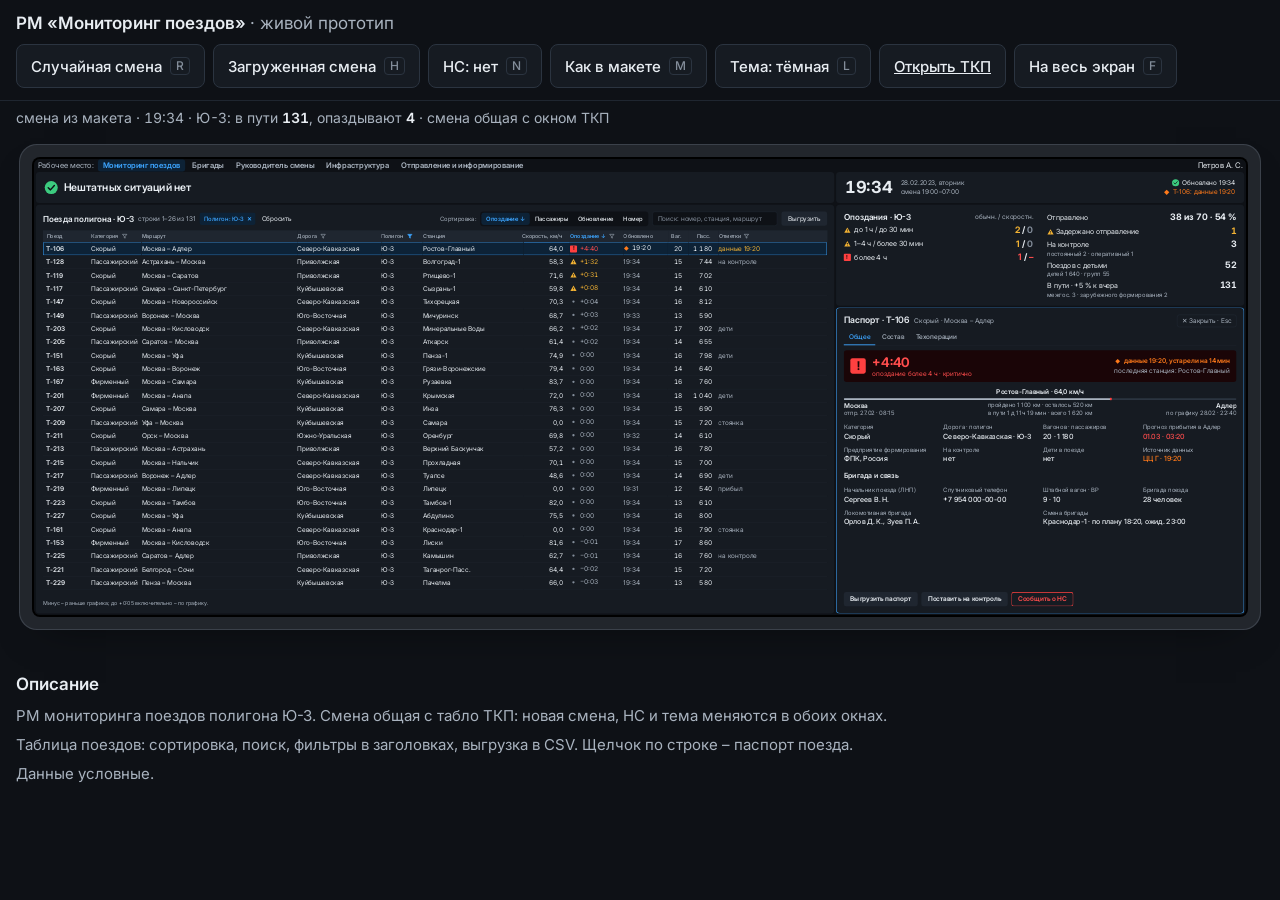
==== commit deb24849: "Add files via upload" ====
--- a/rm.html
+++ b/rm.html
@@ -67,11 +67,10 @@
   </div>
 </main>
 <section class="foot">
-  <h2>Что здесь происходит</h2>
-  <p>Рабочее место оператора мониторинга поездов полигона Юго-Западный&nbsp;– перенос экрана 4080×1536 из&nbsp;Figma. Оно работает на&nbsp;той&nbsp;же смене, что и&nbsp;табло ТКП: откройте ТКП кнопкой выше, и&nbsp;оба окна будут показывать одно и&nbsp;то&nbsp;же. Новая смена, режим НС, тема, НС с&nbsp;рабочего места&nbsp;– меняются в&nbsp;обоих окнах сразу.</p>
-  <p>В&nbsp;таблице все поезда полигона в&nbsp;пути, а&nbsp;не&nbsp;только опаздывающие: опаздывающие берутся из&nbsp;смены ТКП, остальные достраиваются по&nbsp;графику до&nbsp;числа «в&nbsp;пути» на&nbsp;табло. Сортировка, поиск по&nbsp;номеру, станции и&nbsp;маршруту, фильтры в&nbsp;заголовках колонок (воронка), выгрузка списка в&nbsp;CSV. Фильтр «Полигон» задаёт, за&nbsp;какие полигоны отвечает оператор: их&nbsp;НС становятся своими (красная строка сверху), по&nbsp;ним считаются блоки справа.</p>
-  <p>Щелчок по&nbsp;строке (или стрелки ↑↓) открывает паспорт поезда на&nbsp;месте нижних блоков: «Общее», «Состав», «Техоперации» (клавиши 1–3). Закрывает его повторный щелчок по&nbsp;той&nbsp;же строке или Esc. Из&nbsp;паспорта поезд можно поставить на&nbsp;контроль и&nbsp;сообщить по&nbsp;нему о&nbsp;НС: НС сразу появится сверху здесь и&nbsp;на&nbsp;табло ТКП&nbsp;– в&nbsp;строке НС, карточке и&nbsp;ореолом на&nbsp;карте. Этих двух кнопок в&nbsp;макете нет, они добавлены для&nbsp;проверки связи РМ и&nbsp;ТКП.</p>
-  <p>Данные условные: маршруты, дороги, составы, бригады и&nbsp;техоперации собираются по&nbsp;номеру поезда и&nbsp;одинаковы при&nbsp;каждом открытии одной смены. «Как в&nbsp;макете» даёт ровно таблицу и&nbsp;паспорт Т-106 из&nbsp;Figma.</p>
+  <h2>Описание</h2>
+  <p>РМ мониторинга поездов полигона Ю-З. Смена общая с&nbsp;табло ТКП: новая смена, НС и&nbsp;тема меняются в&nbsp;обоих окнах.</p>
+  <p>Таблица поездов: сортировка, поиск, фильтры в&nbsp;заголовках, выгрузка в&nbsp;CSV. Щелчок по&nbsp;строке&nbsp;– паспорт поезда.</p>
+  <p>Данные условные.</p>
 </section>
 <!-- обычные скрипты, а не модули: так страница открывается и двойным кликом (file:///). Собираются tools/build.py из js/*.js -->
 <script src="data/data.js"></script>
--- a/css/board.css
+++ b/css/board.css
@@ -1,5 +1,6 @@
 [hidden]{display:none!important}
 :root{
+  --bezel:#22262c; --bezel-edge:#3b414a;
   --bg:#0e1116; --panel:#161b22; --line:#1f2630; --line2:#2b3440;
   --text:#e8edf2; --sec:#a9b3bf; --mut:#838d9a;
   --amb:#f2b233; --red:#ff4d4d; --rbg:#1a0507; --green:#3ccb7f; --orange:#ff7a1a;
@@ -65,8 +66,10 @@
 @media (prefers-reduced-motion:reduce){.board .flash{animation:none;outline-color:var(--amb)}}
 .stat{font-size:14px;color:var(--sec);padding:8px 16px 0;min-height:30px;font-variant-numeric:tabular-nums}
 .stat b{color:var(--text);font-weight:600}
-.stage{padding:12px 16px 16px}
-.board-wrap{position:relative;width:100%;aspect-ratio:5400/2500;overflow:hidden;border-radius:6px;background:var(--bg)}
+.stage{padding:28px 34px 36px}
+/* рамка дисплея: корпус монитора тенью, размеры экрана не меняет (масштаб считается от clientWidth) */
+.board-wrap{position:relative;width:100%;aspect-ratio:5400/2500;overflow:hidden;border-radius:6px;background:var(--bg);
+  box-shadow:0 0 0 2px #000,0 0 0 14px var(--bezel),0 0 0 15px var(--bezel-edge),0 18px 40px -10px rgba(0,0,0,.55)}
 .foot{padding:0 16px 32px;max-width:1100px;color:var(--sec);font-size:15px;line-height:1.55}
 .foot h2{font-size:17px;color:var(--text);font-weight:600;margin:20px 0 6px}
 .foot p+p{margin-top:6px}
@@ -78,7 +81,7 @@
 .err{color:var(--red);margin-top:8px}
 body.present .bar,body.present .stat,body.present .foot{display:none}
 body.present .stage{padding:0}
-body.present .board-wrap{border-radius:0}
+body.present .board-wrap{border-radius:0;box-shadow:none}
 
 /* ---------- табло 5400×2500 (координаты – px табло, как в Figma) ---------- */
 .board{position:absolute;left:0;top:0;width:5400px;height:2500px;transform-origin:0 0;background:var(--bg);
--- a/css/rm.css
+++ b/css/rm.css
@@ -19,11 +19,11 @@
 .rm :focus-visible{outline:3px solid var(--amb);outline-offset:2px}
 
 /* шапка: роль и пользователь */
-.rm-top{position:absolute;left:0;top:0;width:4080px;height:44px;display:flex;align-items:center;gap:6px;padding:0 12px;font-size:18px;color:var(--sec)}
+.rm-top{position:absolute;left:0;top:0;width:4080px;height:44px;display:flex;align-items:center;gap:8px;padding:0 12px;font-size:26px;color:var(--sec)}
 .rm-top-l{margin-right:6px}
-.rm-tab{padding:5px 12px;border-radius:6px;font-weight:600;color:var(--mut)}
+.rm-tab{padding:2px 16px;border-radius:8px;font-weight:600;color:var(--sec);line-height:36px}
 .rm-tab.on{background:var(--chipbg);color:var(--blue)}
-.rm-user{margin-left:auto;font-size:22px;color:var(--text)}
+.rm-user{margin-left:auto;font-size:26px;color:var(--text)}
 
 /* тревоги и НС */
 .rm-alarm{left:6px;top:44px;width:2688px;height:104px;display:flex;align-items:center;gap:20px;padding:0 30px}
@@ -369,13 +369,11 @@
 
 /* РМ «Отправление и информирование» (Figma 263:8786 штатный, 270:7740 НС, 279:8080 окно текста) */
 .rm.info .rm-list{display:none}
-.ifo-dep,.ifo-arr,.ifo-q{display:flex;flex-direction:column;padding:22px 24px}
+.ifo-dep,.ifo-arr,.ifo-j{display:flex;flex-direction:column;padding:22px 24px}
 .ifo-dep{left:6px;top:154px;width:2688px;height:560px}
 .ifo-arr{left:6px;top:720px;width:2688px;height:810px}
-.ifo-q{left:2700px;top:500px;width:1374px;height:410px;padding:18px 24px}
-.rm.info-ns .ifo-q.wide{left:6px;top:154px;width:2688px;height:420px;padding:22px 24px}
-.rm.info-ns .ifo-dep{top:580px;height:384px}
-.rm.info-ns .ifo-arr{top:970px;height:560px}
+.ifo-j{left:2700px;top:500px;width:1374px;height:410px;padding:18px 24px}
+.ifo-j tbody tr{cursor:default} .ifo-j .empty{padding:24px 12px}
 .ifo-city{left:2700px;top:916px;width:1374px;height:614px;padding:18px 24px}
 .ifo-city .bh{margin-bottom:10px} .ifo-city td{height:34px} .ifo-city tbody tr{cursor:default}
 .rm.info .lead-car{top:500px;height:1030px}
@@ -392,20 +390,19 @@
 .ifo-qs::placeholder{color:var(--mut)}
 .rm.info .bh .pbtn{flex:none}
 .ifo-dep tbody tr{cursor:default}
-.ifo-arr tr.ns td,.ifo-q tr.ns td{background:var(--rbg)}
+.ifo-arr tr.ns td{background:var(--rbg)}
 .ifo-arr tr.hl td,.ifo-dep tr.hl td{background:color-mix(in srgb,var(--amb) 8%,transparent)}
-.ifo-q tr.off td,.ifo-q tr.off td .red,.ifo-q tr.off b{color:var(--mut)}
-.ifo-q tr.off .mk{opacity:.45}
+.ifo-arr tr.hl.off td,.ifo-dep tr.hl.off td{background:none}
+.ifo-arr tr.off .ifo-a,.ifo-dep tr.off .ifo-a{color:var(--sec)} tr.off .ifo-a .mk{opacity:.45}
 .rm .sm{font-size:20px}
 .ifo-a{display:inline-flex;align-items:center;gap:10px;background:none;border:0;padding:0;font:inherit;color:var(--amb);font-weight:500;cursor:pointer;text-decoration:underline dotted;text-underline-offset:5px}
 .ifo-a:hover{text-decoration-style:solid}
-.ifo-txt{display:block;font-size:20px;white-space:nowrap;overflow:hidden;text-overflow:ellipsis;padding:4px 8px;margin-left:-8px;border-radius:6px}
-.ifo-q tr:hover .ifo-txt,.ifo-q tr.sel .ifo-txt{box-shadow:inset 0 0 0 1.5px var(--blue)}
+.ifo-a.on{box-shadow:0 0 0 2px var(--blue);border-radius:6px;padding:2px 8px;margin:-2px -8px;color:var(--blue);text-decoration:none}
+.ifo-ck{margin-left:-6px;margin-right:2px}
 .ifo-ck{display:inline-flex;padding:6px;cursor:pointer}
 .ifo-ck input,.ifo-ch input{width:24px;height:24px;accent-color:var(--blue);cursor:pointer;flex:none}
-#q-ann{margin-left:auto;height:46px}
+#q-ann,#j-exp{margin-left:auto;height:46px} #q-ann~.ifo-qs{margin-left:0}
 #q-ann:disabled{opacity:.5;cursor:default}
-.ifo-q .empty{padding:24px 12px}
 .ifo-ed{left:2700px;top:500px;width:1374px;height:1030px;padding:22px 26px;box-shadow:inset 0 0 0 2px var(--blue);display:flex;flex-direction:column;gap:10px}
 .ifo-ed .ph{display:flex;align-items:center;gap:14px} .ifo-ed .ph h2{font-size:30px;font-weight:600}
 .ifo-ed .close{margin-left:auto;background:none;border:1px solid var(--line2);border-radius:8px;height:42px;padding:0 16px;cursor:pointer;color:var(--sec);font:inherit;font-size:20px}
